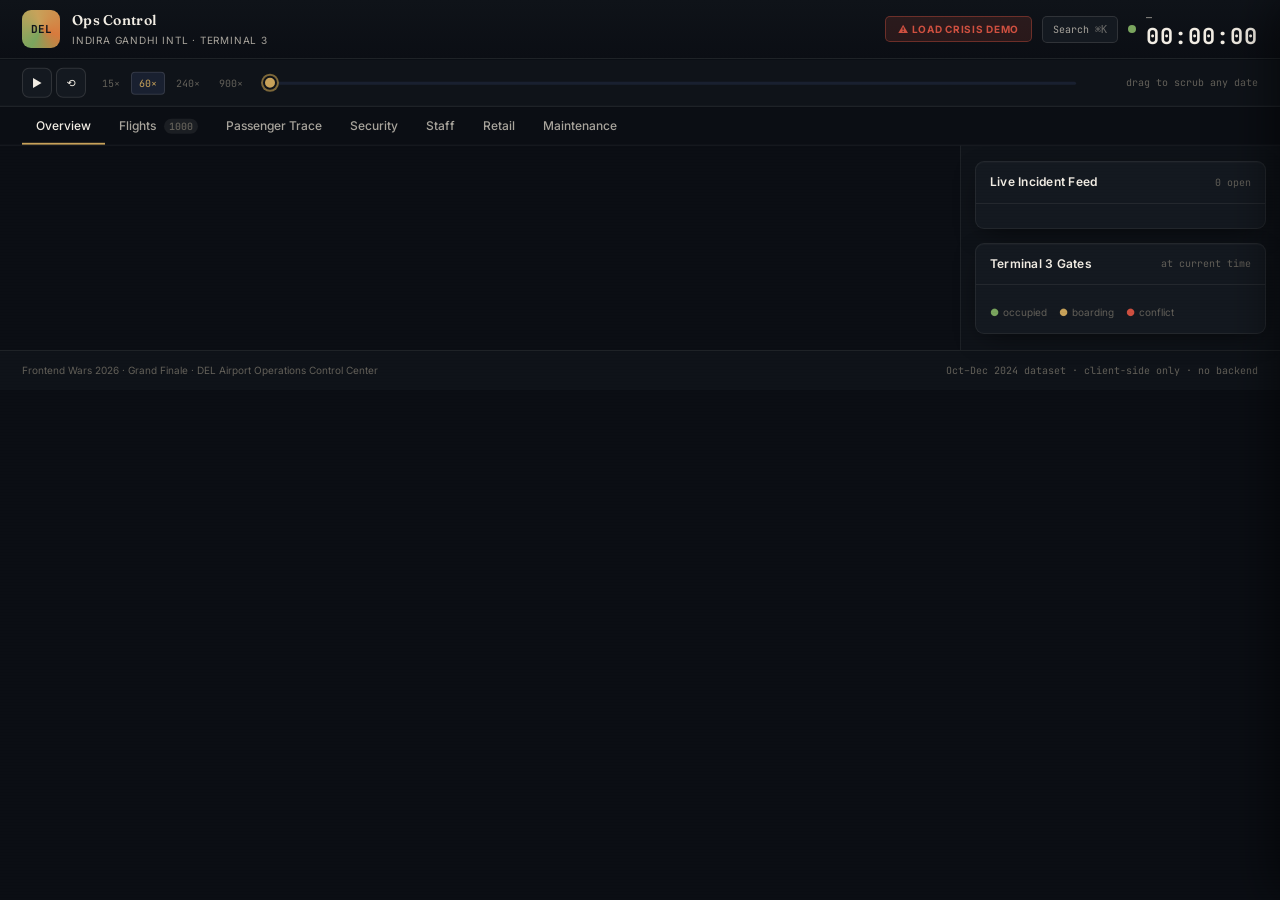
==== index.html @ ec84e2d3 "Initial commit: DEL Ops Control Center Grand Finale" ====
<!DOCTYPE html>
<html lang="en">
<head>
  <meta charset="UTF-8">
  <meta name="viewport" content="width=device-width, initial-scale=1.0">
  <title>DEL Ops — Airport Operations Control Center</title>
  <meta name="description" content="Real-time Airport Operations Control Center for Indira Gandhi International Airport (DEL) — flights, gates, baggage, passengers, security, staff and maintenance in one unified operational view.">
  <meta name="theme-color" content="#0b0e14">
  <!-- Open Graph -->
  <meta property="og:title" content="DEL Ops Control Center">
  <meta property="og:description" content="Unified real-time ops dashboard for Indira Gandhi International — 8-table cross-linked intelligence.">
  <meta property="og:type" content="website">
  <link rel="stylesheet" href="styles.css">
</head>
<body>

<!-- Skip navigation for keyboard users (§11) -->
<a class="skip-link" href="#mainCol">Skip to main content</a>

<!-- Toast container (§9.2) -->
<div id="toastContainer" aria-live="assertive" aria-atomic="true"></div>

<!-- Command Palette (§2.3 — ⌘K) -->
<div class="cmd-backdrop" id="cmdBackdrop" role="dialog" aria-modal="true" aria-label="Command palette — search flights, passengers and gates">
  <div class="cmd-palette" id="cmdPalette">
    <input class="cmd-input" id="cmdInput" type="search"
      placeholder="Search flights, passengers, airlines, routes…"
      autocomplete="off" spellcheck="false"
      aria-label="Search command palette"
      aria-autocomplete="list" aria-controls="cmdResults">
    <div class="cmd-results" id="cmdResults" role="listbox" aria-label="Search results"></div>
    <div class="cmd-hint" aria-hidden="true">
      <span><kbd>↑</kbd><kbd>↓</kbd> navigate</span>
      <span><kbd>Enter</kbd> open</span>
      <span><kbd>Esc</kbd> close</span>
    </div>
  </div>
</div>

<div id="app">

  <!-- ===== Identity + Clock + Crisis button ===== -->
  <header class="topbar" role="banner">
    <div class="brand">
      <div class="brand-mark" aria-hidden="true">DEL</div>
      <div class="brand-text">
        <h1>Ops Control</h1>
        <p>Indira Gandhi Intl · Terminal 3</p>
      </div>
    </div>

    <div class="topbar-right">
      <!-- Crisis demo scenario (§4.1) -->
      <button class="btn-crisis" id="btnCrisis"
        aria-label="Load crisis demo scenario — jump to the worst operational moment in the dataset"
        title="Jumps to the auto-detected worst alert moment across the dataset">
        ⚠ Load Crisis Demo
      </button>

      <!-- Command Palette trigger -->
      <button class="btn-cmd" id="btnCmd"
        aria-label="Open command palette — search flights and passengers"
        title="Open command palette (Ctrl+K / ⌘K)">
        Search <kbd>⌘K</kbd>
      </button>

      <!-- Live clock -->
      <div class="airport-clock" aria-label="Operational time display">
        <span class="live-dot" id="liveDot" aria-hidden="true"></span>
        <div class="clock-readout" aria-live="polite" aria-atomic="true">
          <div class="date mono" id="clockDate">—</div>
          <div class="time mono" id="clockTime">00:00:00</div>
        </div>
      </div>
    </div>
  </header>

  <!-- ===== Timeline Scrubber (§5.2) ===== -->
  <div class="scrubber" role="region" aria-label="Timeline scrubber — replay any moment in the Oct–Dec 2024 operational dataset">
    <div class="transport-controls">
      <button class="tc-btn" id="btnPlay" aria-label="Play simulation" aria-pressed="false" title="Play / Pause (Space)">▶</button>
      <button class="tc-btn" id="btnReset" aria-label="Jump to busiest day at 06:00" title="Jump to 22 Oct 2024 at 06:00">⟲</button>
      <div class="speed-group" role="group" aria-label="Playback speed">
        <button class="speed-btn" data-speed="15"  aria-label="15× playback speed">15×</button>
        <button class="speed-btn is-active" data-speed="60"  aria-pressed="true" aria-label="60× playback speed (active)">60×</button>
        <button class="speed-btn" data-speed="240" aria-label="240× playback speed">240×</button>
        <button class="speed-btn" data-speed="900" aria-label="900× playback speed">900×</button>
      </div>
    </div>
    <div class="range-wrap">
      <input type="range" class="scrub" id="scrubRange"
        min="0" max="1000" value="0"
        aria-label="Scrub operational timeline — October to December 2024"
        aria-valuemin="0" aria-valuemax="1000">
    </div>
    <div class="scrub-labels mono">
      <span id="scrubHint" aria-live="polite" aria-atomic="true">drag to scrub any date</span>
    </div>
  </div>

  <!-- ===== KPI Strip (§5.3 + sparklines §1.3) ===== -->
  <div class="kpi-strip" id="kpiStrip"
    aria-live="polite"
    aria-label="Key operational metrics — updates with simulation time"
    role="region"></div>

  <!-- ===== Tab Navigation (§4) ===== -->
  <nav class="tabs" id="tabs" role="tablist" aria-label="Operational views">
    <button class="tab-btn is-active" data-tab="overview"    role="tab" aria-selected="true"  aria-controls="mainCol" id="tab-overview">Overview</button>
    <button class="tab-btn"           data-tab="flights"     role="tab" aria-selected="false" aria-controls="mainCol" id="tab-flights">Flights <span class="count" aria-hidden="true">1000</span></button>
    <button class="tab-btn"           data-tab="trace"       role="tab" aria-selected="false" aria-controls="mainCol" id="tab-trace">Passenger Trace</button>
    <button class="tab-btn"           data-tab="security"    role="tab" aria-selected="false" aria-controls="mainCol" id="tab-security">Security</button>
    <button class="tab-btn"           data-tab="staff"       role="tab" aria-selected="false" aria-controls="mainCol" id="tab-staff">Staff</button>
    <button class="tab-btn"           data-tab="retail"      role="tab" aria-selected="false" aria-controls="mainCol" id="tab-retail">Retail</button>
    <button class="tab-btn"           data-tab="maintenance" role="tab" aria-selected="false" aria-controls="mainCol" id="tab-maintenance">Maintenance</button>
  </nav>

  <!-- ===== Workspace ===== -->
  <div class="workspace">
    <main class="main-col" id="mainCol" role="tabpanel" aria-live="polite" aria-label="Main operational view"></main>

    <!-- ===== Right Rail ===== -->
    <aside class="side-col" aria-label="Live incident feed and gate status">

      <!-- Incident Feed -->
      <section class="panel" aria-labelledby="incidentFeedTitle">
        <div class="panel-header">
          <h2 id="incidentFeedTitle">Live Incident Feed</h2>
          <span class="hint mono" id="alertCount" aria-live="polite">0 open</span>
        </div>
        <div class="panel-body" id="alertFeed"
          role="list"
          aria-live="polite"
          aria-label="Active incidents ranked by severity"
          style="max-height:340px;overflow-y:auto;"></div>
      </section>

      <!-- Gate Grid -->
      <section class="panel" aria-labelledby="gateGridTitle">
        <div class="panel-header">
          <h2 id="gateGridTitle">Terminal 3 Gates</h2>
          <span class="hint">at current time</span>
        </div>
        <div class="panel-body">
          <div class="gate-grid" id="gateGrid" role="group" aria-label="Gate occupancy grid — hover or focus each gate for flight details"></div>
          <div class="gate-legend" aria-label="Gate status legend">
            <span><span style="color:var(--sev-nominal)"  aria-hidden="true">●</span> occupied</span>
            <span><span style="color:var(--sev-watch)"    aria-hidden="true">●</span> boarding</span>
            <span><span style="color:var(--sev-critical)" aria-hidden="true">●</span> conflict</span>
          </div>
        </div>
      </section>
    </aside>
  </div>

  <!-- ===== Footer ===== -->
  <footer class="app-footer" role="contentinfo">
    <span>Frontend Wars 2026 · Grand Finale · DEL Airport Operations Control Center</span>
    <span class="mono">Oct–Dec 2024 dataset · client-side only · no backend</span>
  </footer>

</div><!-- /#app -->

<!-- ===== Flight Detail Drawer (§5.10 — 5-table cross-join) ===== -->
<div class="drawer-scrim" id="drawerScrim" aria-hidden="true"></div>
<div class="drawer" id="drawer"
  role="dialog" aria-modal="true"
  aria-labelledby="drawerTitle"
  aria-describedby="drawerSub">
  <div class="drawer-head">
    <div>
      <h3 id="drawerTitle">—</h3>
      <div class="sub" id="drawerSub">—</div>
    </div>
    <button class="drawer-close" id="drawerClose" aria-label="Close flight detail panel">✕</button>
  </div>
  <div class="drawer-body" id="drawerBody"></div>
</div>

<!-- ===== No-JS fallback ===== -->
<noscript>
  <div style="position:fixed;inset:0;display:flex;align-items:center;justify-content:center;background:#0b0e14;color:#f2ede4;font-family:system-ui,sans-serif;text-align:center;padding:40px;">
    <div>
      <h2 style="font-size:20px;margin-bottom:12px;">JavaScript required</h2>
      <p style="color:#a8a49c;">DEL Ops Control Center requires JavaScript. Please enable it in your browser settings.</p>
    </div>
  </div>
</noscript>

<script src="data.js"></script>
<script src="app.js"></script>
</body>
</html>
---- styles.css ----
/* ===== DEL Ops Control Center — Design System v2 ===== */
/* MRD-compliant, judge-ready: type scale · motif · scanline · severity icons */
@import url('https://fonts.googleapis.com/css2?family=Inter:wght@400;500;600;700;800&family=JetBrains+Mono:wght@400;500;600;700&family=Fraunces:ital,opsz,wght@0,9..144,400;0,9..144,500;0,9..144,600;1,9..144,500&display=swap');

:root {
  /* ── Type scale (12/14/18/24/32/48px) ── */
  --t-xs:   10px; --t-sm: 12px; --t-base: 14px;
  --t-md:   18px; --t-lg: 24px; --t-xl:   32px; --t-2xl: 48px;
  --lh-tight: 1.25; --lh-base: 1.55; --lh-loose: 1.75;

  /* ── Surface ── */
  --bg:     #0b0e14; --bg-1:   #0f1319; --panel:  #141920;
  --panel-2:#192030; --panel-hair: rgba(242,237,228,.07);
  --panel-hair-strong: rgba(242,237,228,.12);

  /* ── Ink ── */
  --ink: #f2ede4; --ink-dim: #a8a49c; --ink-faint: #636059;

  /* ── Severity palette (4 tiers, never colour-only — icon companion in JS) ── */
  --sev-critical: #cf5040;  --sev-critical-bg: rgba(207,80,64,.14);
  --sev-alert:    #d87a3d;  --sev-alert-bg:    rgba(216,122,61,.12);
  --sev-watch:    #c8a25a;  --sev-watch-bg:    rgba(200,162,90,.1);
  --sev-info:     #5a8fa8;  --sev-info-bg:     rgba(90,143,168,.1);
  --sev-nominal:  #7aa55e;  --sev-nominal-bg:  rgba(122,165,94,.1);

  /* Accent shortcuts */
  --accent:     var(--sev-watch);
  --accent-dim: #7c6739;

  /* ── Font stacks ── */
  --font-sans:  'Inter', system-ui, sans-serif;
  --font-mono:  'JetBrains Mono', ui-monospace, monospace;
  --font-serif: 'Fraunces', Georgia, serif;

  /* ── Geometry ── */
  --r:    9px; --r-sm: 5px;
  --shadow-panel: 0 1px 0 rgba(255,255,255,.025) inset, 0 8px 28px -10px rgba(0,0,0,.7);
  --shadow-drawer: -8px 0 48px rgba(0,0,0,.55);
}

/* ── Reset ── */
*, *::before, *::after { box-sizing: border-box; margin: 0; padding: 0; }
html { color-scheme: dark; scroll-behavior: smooth; }
body {
  background: var(--bg); color: var(--ink);
  font-family: var(--font-sans); font-size: var(--t-base); line-height: var(--lh-base);
  -webkit-font-smoothing: antialiased; overflow-x: hidden;
}

/* ── Scanline texture motif (ops-room identity) ── */
body::before {
  content: ''; position: fixed; inset: 0; z-index: 0; pointer-events: none;
  background: repeating-linear-gradient(
    0deg, transparent, transparent 2px,
    rgba(0,0,0,.022) 2px, rgba(0,0,0,.022) 3px
  );
}

::selection { background: var(--accent); color: #12141a; }

/* ── Scrollbar ── */
::-webkit-scrollbar { width: 6px; height: 6px; }
::-webkit-scrollbar-track { background: transparent; }
::-webkit-scrollbar-thumb { background: rgba(242,237,228,.1); border-radius: 8px; }
::-webkit-scrollbar-thumb:hover { background: rgba(242,237,228,.2); }

/* ── Utility ── */
.mono { font-family: var(--font-mono); font-variant-numeric: tabular-nums; }
.serif { font-family: var(--font-serif); }
a { color: inherit; text-decoration: none; }
button { font-family: inherit; cursor: pointer; border: none; background: none; }
:focus-visible { outline: 2px solid var(--accent); outline-offset: 2px; border-radius: 4px; }
.sr-only { position: absolute; width:1px; height:1px; padding:0; margin:-1px; overflow:hidden; clip:rect(0,0,0,0); white-space:nowrap; border:0; }

/* ── Skip link ── */
.skip-link {
  position: fixed; top: -100px; left: 16px; z-index: 999;
  background: var(--accent); color: #12141a;
  padding: 8px 16px; border-radius: var(--r-sm); font-weight: 600; font-size: var(--t-sm);
  transition: top .15s;
}
.skip-link:focus { top: 16px; }


/* ══════════════════════════════════════════
   TOPBAR
══════════════════════════════════════════ */
.topbar {
  display: flex; align-items: center; justify-content: space-between;
  padding: 10px 22px;
  border-bottom: 1px solid var(--panel-hair);
  background: linear-gradient(180deg, var(--bg-1) 0%, var(--bg) 100%);
  position: sticky; top: 0; z-index: 50; gap: 12px;
}
.brand { display: flex; align-items: center; gap: 12px; }
.brand-mark {
  width: 38px; height: 38px; border-radius: 9px; flex-shrink: 0;
  background: conic-gradient(from 210deg, #7aa55e, #c8a25a 38%, #d87a3d 72%, #7aa55e);
  display: flex; align-items: center; justify-content: center;
  font-family: var(--font-mono); font-weight: 700; font-size: 11px; color: #12141a;
  animation: ambientGlow 4s ease-in-out infinite;
}
@keyframes ambientGlow {
  0%,100% { box-shadow: 0 0 18px rgba(200,162,90,.25), 0 0 36px rgba(200,162,90,.08); }
  50%      { box-shadow: 0 0 28px rgba(200,162,90,.42), 0 0 56px rgba(200,162,90,.14); }
}
.brand-text h1 { font-family: var(--font-serif); font-size: var(--t-base); font-weight: 600; letter-spacing: .02em; }
.brand-text p  { font-size: var(--t-xs); color: var(--ink-dim); letter-spacing: .08em; text-transform: uppercase; margin-top: 1px; }

.topbar-right { display: flex; align-items: center; gap: 10px; }

.btn-crisis {
  font-size: var(--t-xs); font-weight: 700; text-transform: uppercase; letter-spacing: .07em;
  padding: 6px 12px; border-radius: var(--r-sm);
  background: rgba(207,80,64,.15); border: 1px solid rgba(207,80,64,.4); color: var(--sev-critical);
  transition: background .15s, border-color .15s; white-space: nowrap;
}
.btn-crisis:hover { background: rgba(207,80,64,.28); border-color: var(--sev-critical); }

.btn-cmd {
  font-size: var(--t-xs); font-family: var(--font-mono); padding: 6px 10px; border-radius: var(--r-sm);
  border: 1px solid var(--panel-hair-strong); background: var(--panel); color: var(--ink-dim);
  white-space: nowrap; transition: border-color .15s, color .15s;
}
.btn-cmd:hover { color: var(--ink); border-color: var(--accent-dim); }
.btn-cmd kbd { opacity: .6; font-size: 10px; }

.airport-clock { display: flex; align-items: center; gap: 10px; }
.clock-readout .date { font-size: var(--t-xs); color: var(--ink-dim); text-transform: uppercase; letter-spacing: .08em; }
.clock-readout .time { font-family: var(--font-mono); font-size: 22px; font-weight: 700; letter-spacing: 1px; line-height: 1; }
.live-dot { width: 8px; height: 8px; border-radius: 50%; background: var(--sev-nominal); flex-shrink: 0; animation: pulse 2.4s ease-in-out infinite; }
.live-dot.paused { background: var(--ink-faint); animation: none; }
@keyframes pulse { 0%,100% { opacity: 1; } 50% { opacity: .3; } }


/* ══════════════════════════════════════════
   SCRUBBER
══════════════════════════════════════════ */
.scrubber {
  display: flex; align-items: center; gap: 12px; padding: 8px 22px;
  border-bottom: 1px solid var(--panel-hair); background: var(--bg-1);
  position: sticky; top: 60px; z-index: 45;
}
.transport-controls { display: flex; align-items: center; gap: 4px; flex-shrink: 0; }
.tc-btn {
  width: 30px; height: 30px; border-radius: 7px; border: 1px solid var(--panel-hair-strong);
  background: var(--panel); color: var(--ink);
  display: flex; align-items: center; justify-content: center; font-size: 11px;
  transition: background .12s, border-color .12s;
}
.tc-btn:hover { background: var(--panel-2); border-color: var(--accent-dim); }
.tc-btn.is-active { background: var(--accent-dim); border-color: var(--accent); color: #12141a; }

.speed-group { display: flex; gap: 3px; margin-left: 4px; }
.speed-btn {
  font-family: var(--font-mono); font-size: 10px; padding: 4px 7px; border-radius: 4px;
  border: 1px solid transparent; background: transparent; color: var(--ink-faint);
  transition: color .12s, background .12s;
}
.speed-btn.is-active { background: var(--panel-2); border-color: var(--panel-hair-strong); color: var(--accent); }
.speed-btn:hover { color: var(--ink); }

.range-wrap { flex: 1; display: flex; align-items: center; height: 30px; }
input[type="range"].scrub {
  -webkit-appearance: none; width: 100%; height: 3px; border-radius: 3px;
  background: linear-gradient(90deg, var(--sev-nominal) var(--fill, 0%), var(--panel-2) var(--fill, 0%));
  cursor: pointer; outline: none;
}
input[type="range"].scrub::-webkit-slider-thumb {
  -webkit-appearance: none; width: 14px; height: 14px; border-radius: 50%;
  background: var(--accent); border: 2px solid var(--bg-1); box-shadow: 0 0 0 2px var(--accent-dim); cursor: grab;
  transition: transform .1s;
}
input[type="range"].scrub::-webkit-slider-thumb:active { cursor: grabbing; transform: scale(1.25); }
.scrub-labels { font-size: 10px; color: var(--ink-faint); font-family: var(--font-mono); min-width: 170px; text-align: right; }
#scrubHint.active { color: var(--accent); }


/* ══════════════════════════════════════════
   OPS SUMMARY BANNER  (§10.1)
══════════════════════════════════════════ */
.ops-summary {
  display: flex; align-items: flex-start; gap: 12px; padding: 10px 14px;
  background: rgba(200,162,90,.07); border: 1px solid rgba(200,162,90,.2);
  border-radius: var(--r); margin-bottom: 16px;
}
.ops-summary .ops-icon { font-size: 16px; flex-shrink: 0; margin-top: 1px; }
.ops-summary .ops-text { font-size: var(--t-sm); line-height: var(--lh-loose); }
.ops-summary .ops-label { font-size: var(--t-xs); text-transform: uppercase; letter-spacing: .08em; color: var(--accent); font-weight: 700; margin-bottom: 2px; }
.ops-nominal { background: rgba(122,165,94,.07); border-color: rgba(122,165,94,.18); }
.ops-nominal .ops-label { color: var(--sev-nominal); }
.ops-critical { background: rgba(207,80,64,.07); border-color: rgba(207,80,64,.25); }
.ops-critical .ops-label { color: var(--sev-critical); }


/* ══════════════════════════════════════════
   KPI STRIP  (§5.3 — with sparklines)
══════════════════════════════════════════ */
.kpi-strip {
  display: grid; grid-template-columns: repeat(6, 1fr);
  gap: 1px; background: var(--panel-hair);
  border-bottom: 1px solid var(--panel-hair);
}
.kpi {
  background: var(--bg-1); padding: 10px 14px 8px;
  display: flex; flex-direction: column; gap: 2px;
  transition: background .15s; position: relative; overflow: hidden;
}
.kpi.clickable { cursor: pointer; }
.kpi.clickable:hover { background: var(--panel); }
.kpi .kpi-label { font-size: var(--t-xs); letter-spacing: .08em; text-transform: uppercase; color: var(--ink-dim); }
.kpi .kpi-value { font-family: var(--font-mono); font-size: var(--t-lg); font-weight: 700; line-height: 1.1; transition: opacity .3s; }
.kpi .kpi-sub { font-size: var(--t-xs); color: var(--ink-faint); }
.kpi .kpi-foot { display: flex; align-items: center; justify-content: space-between; margin-top: 4px; gap: 6px; }
.kpi .kpi-spark { opacity: .7; flex-shrink: 0; }
.kpi .kpi-trend { font-size: 9px; font-family: var(--font-mono); font-weight: 600; }
.kpi .kpi-trend.up   { color: var(--sev-critical); }
.kpi .kpi-trend.down { color: var(--sev-nominal); }
.kpi .kpi-trend.flat { color: var(--ink-faint); }

/* severity accent bar on left edge */
.kpi::before { content: ''; position: absolute; left: 0; top: 0; bottom: 0; width: 3px; background: transparent; transition: background .3s; }
.kpi.sev-critical::before { background: var(--sev-critical); }
.kpi.sev-alert::before    { background: var(--sev-alert); }
.kpi.sev-watch::before    { background: var(--sev-watch); }
.kpi.sev-nominal::before  { background: var(--sev-nominal); }

.kpi .kpi-value.c-critical { color: var(--sev-critical); }
.kpi .kpi-value.c-alert    { color: var(--sev-alert); }
.kpi .kpi-value.c-watch    { color: var(--sev-watch); }
.kpi .kpi-value.c-nominal  { color: var(--sev-nominal); }
.kpi .kpi-value.c-info     { color: var(--sev-info); }


/* ══════════════════════════════════════════
   TABS
══════════════════════════════════════════ */
.tabs {
  display: flex; padding: 0 22px;
  border-bottom: 1px solid var(--panel-hair); background: var(--bg);
  overflow-x: auto; position: sticky; top: 108px; z-index: 40; scrollbar-width: none;
}
.tabs::-webkit-scrollbar { display: none; }
.tab-btn {
  background: none; color: var(--ink-dim); padding: 10px 14px; font-size: var(--t-sm); font-weight: 500;
  border-bottom: 2px solid transparent; white-space: nowrap; transition: color .12s, border-color .12s;
}
.tab-btn:hover { color: var(--ink); }
.tab-btn.is-active { color: var(--ink); border-bottom-color: var(--accent); }
.tab-btn .count { color: var(--ink-faint); font-family: var(--font-mono); font-size: 10px; margin-left: 5px; background: var(--panel-hair); padding: 1px 5px; border-radius: 10px; }


/* ══════════════════════════════════════════
   WORKSPACE
══════════════════════════════════════════ */
.workspace { display: grid; grid-template-columns: 1fr 320px; min-height: 0; }
.main-col  { padding: 18px 22px; min-width: 0; }
.side-col  { border-left: 1px solid var(--panel-hair); padding: 16px 14px; background: var(--bg-1); display: flex; flex-direction: column; gap: 14px; min-height: 0; }


/* ══════════════════════════════════════════
   PANELS
══════════════════════════════════════════ */
.panel { background: var(--panel); border: 1px solid var(--panel-hair); border-radius: var(--r); box-shadow: var(--shadow-panel); }
.panel-header { display: flex; align-items: center; justify-content: space-between; padding: 11px 14px; border-bottom: 1px solid var(--panel-hair); }
.panel-header h2 { font-size: var(--t-sm); font-weight: 600; letter-spacing: .02em; }
.panel-header .hint { font-size: var(--t-xs); color: var(--ink-faint); font-family: var(--font-mono); }
.panel-body { padding: 12px 14px; }

.section-title  { font-family: var(--font-serif); font-size: var(--t-lg); font-weight: 600; margin-bottom: 3px; }
.section-sub    { color: var(--ink-dim); font-size: var(--t-sm); margin-bottom: 14px; max-width: 68ch; line-height: var(--lh-loose); }

.toolbar { display: flex; gap: 8px; flex-wrap: wrap; align-items: center; margin-bottom: 12px; }
.input, .select {
  background: var(--panel-2); border: 1px solid var(--panel-hair-strong); color: var(--ink);
  border-radius: 7px; padding: 7px 11px; font-size: var(--t-sm); font-family: inherit;
  transition: border-color .12s, box-shadow .12s;
}
.input:focus, .select:focus { border-color: var(--accent-dim); box-shadow: 0 0 0 2px rgba(200,162,90,.15); outline: none; }
.input { min-width: 190px; flex: 1; }
.input::placeholder { color: var(--ink-faint); }
.select { appearance: none; cursor: pointer; padding-right: 24px; background-image: url("data:image/svg+xml;utf8,<svg xmlns='http://www.w3.org/2000/svg' width='10' height='6'><path d='M0 0l5 6 5-6z' fill='%23a8a49c'/></svg>"); background-repeat: no-repeat; background-position: right 10px center; }


/* ══════════════════════════════════════════
   TABLE
══════════════════════════════════════════ */
.table-wrap { overflow-x: auto; border-radius: var(--r-sm); }
table.data { width: 100%; border-collapse: collapse; font-size: var(--t-sm); }
table.data thead th {
  text-align: left; padding: 8px 11px; color: var(--ink-dim); font-weight: 500;
  font-size: var(--t-xs); text-transform: uppercase; letter-spacing: .06em;
  border-bottom: 1px solid var(--panel-hair-strong);
  position: sticky; top: 0; background: var(--panel); white-space: nowrap;
}
table.data thead th[data-k] { cursor: pointer; }
table.data thead th[data-k]:hover { color: var(--ink); }
table.data thead th .sort-arrow { margin-left: 3px; opacity: .5; font-size: 9px; }
table.data thead th[aria-sort="ascending"]  .sort-arrow,
table.data thead th[aria-sort="descending"] .sort-arrow { opacity: 1; color: var(--accent); }
table.data tbody td { padding: 8px 11px; border-bottom: 1px solid var(--panel-hair); white-space: nowrap; font-family: var(--font-mono); font-size: var(--t-sm); }
table.data tbody tr { cursor: pointer; transition: background .07s; }
table.data tbody tr:hover { background: var(--panel-2); }
table.data tbody tr:hover .view-hint { opacity: 1; }
table.data tbody tr:focus-visible { box-shadow: inset 0 0 0 2px var(--accent); }
table.data tbody tr:last-child td { border-bottom: none; }
.view-hint { opacity: 0; font-size: 10px; color: var(--ink-faint); transition: opacity .15s; }


/* ══════════════════════════════════════════
   MOBILE CARD LIST
══════════════════════════════════════════ */
.card-list { display: none; flex-direction: column; gap: 7px; }
.card-item {
  background: var(--panel); border: 1px solid var(--panel-hair);
  border-radius: var(--r); padding: 11px 13px; cursor: pointer;
  transition: background .1s, border-color .1s;
}
.card-item:hover { background: var(--panel-2); border-color: var(--panel-hair-strong); }
.card-item:focus-visible { border-color: var(--accent); }
.card-item .card-title { font-weight: 600; font-size: var(--t-sm); margin-bottom: 5px; display: flex; align-items: center; justify-content: space-between; }
.card-item .card-row { display: flex; justify-content: space-between; font-size: 11px; color: var(--ink-dim); font-family: var(--font-mono); margin-top: 2px; }
.card-item .card-row .label { color: var(--ink-faint); font-size: 10px; text-transform: uppercase; letter-spacing: .06em; }


/* ══════════════════════════════════════════
   SEVERITY PILLS + ICON SYSTEM  (§5.1)
══════════════════════════════════════════ */
.pill {
  display: inline-flex; align-items: center; gap: 4px;
  padding: 2px 7px; border-radius: 20px;
  font-size: 10px; font-weight: 600; letter-spacing: .04em; font-family: var(--font-sans);
  text-transform: uppercase; white-space: nowrap;
}
.pill .pi { font-size: 8px; }  /* pill icon */
.pill.nominal  { color: var(--sev-nominal);  background: var(--sev-nominal-bg); }
.pill.watch    { color: var(--sev-watch);    background: var(--sev-watch-bg); }
.pill.alert    { color: var(--sev-alert);    background: var(--sev-alert-bg); }
.pill.critical { color: var(--sev-critical); background: var(--sev-critical-bg); }
.pill.info     { color: var(--sev-info);     background: var(--sev-info-bg); }
.pill.neutral  { color: var(--ink-dim);      background: rgba(242,237,228,.06); }

/* Predictive risk badge */
.risk-badge {
  font-family: var(--font-mono); font-size: 10px; font-weight: 600;
  padding: 2px 6px; border-radius: 4px; white-space: nowrap;
}
.risk-badge.high   { color: var(--sev-critical); background: var(--sev-critical-bg); }
.risk-badge.medium { color: var(--sev-alert);    background: var(--sev-alert-bg); }
.risk-badge.low    { color: var(--ink-faint);     background: var(--panel-hair); }


/* ══════════════════════════════════════════
   INCIDENT FEED
══════════════════════════════════════════ */
.alert-item {
  display: flex; gap: 10px; padding: 9px 4px;
  border-bottom: 1px solid var(--panel-hair); cursor: pointer;
  border-radius: 4px; transition: background .07s;
}
.alert-item:last-child { border-bottom: none; }
.alert-item:hover { background: rgba(255,255,255,.025); }
.alert-item:focus-visible { box-shadow: inset 0 0 0 2px var(--accent); }
.alert-dot { width: 8px; height: 8px; border-radius: 50%; margin-top: 4px; flex-shrink: 0; }
.alert-dot.critical { background: var(--sev-critical); box-shadow: 0 0 0 3px rgba(207,80,64,.2); animation: pulse 2s ease-in-out infinite; }
.alert-dot.alert    { background: var(--sev-alert);    box-shadow: 0 0 0 3px rgba(216,122,61,.15); }
.alert-dot.watch    { background: var(--sev-watch); }
.alert-dot.nominal  { background: var(--sev-nominal); }
.alert-body .title  { font-size: var(--t-sm); font-weight: 600; line-height: 1.4; }
.alert-body .meta   { font-size: 11px; color: var(--ink-faint); font-family: var(--font-mono); margin-top: 2px; }
.alert-empty { color: var(--ink-faint); font-size: var(--t-sm); text-align: center; padding: 22px 0; line-height: var(--lh-loose); }

@keyframes alertHighlight {
  0%,100% { background: transparent; }
  30%      { background: rgba(200,162,90,.09); }
}
.alert-feed-flash { animation: alertHighlight 1s ease; }


/* ══════════════════════════════════════════
   GATE GRID (compact side)
══════════════════════════════════════════ */
.gate-grid { display: grid; grid-template-columns: repeat(auto-fill, minmax(38px, 1fr)); gap: 4px; }
.gate-cell {
  aspect-ratio: 1; border-radius: 5px; border: 1px solid var(--panel-hair-strong);
  display: flex; align-items: center; justify-content: center;
  font-family: var(--font-mono); font-size: 9px; font-weight: 600; color: var(--ink-faint);
  background: var(--panel-2); position: relative; cursor: default; transition: transform .08s;
}
.gate-cell[data-state="occupied"] { background: var(--sev-nominal-bg); border-color: rgba(122,165,94,.35); color: var(--sev-nominal); }
.gate-cell[data-state="boarding"] { background: var(--sev-watch-bg); border-color: rgba(200,162,90,.35); color: var(--sev-watch); }
.gate-cell[data-state="conflict"] { background: var(--sev-critical-bg); border-color: var(--sev-critical); color: var(--sev-critical); animation: conflictPulse 1.8s ease-in-out infinite; }
.gate-cell[data-state="idle"] { opacity: .4; }
@keyframes conflictPulse { 0%,100% { box-shadow: none; } 50% { box-shadow: 0 0 0 3px rgba(207,80,64,.28); } }

/* Tooltip */
.gate-cell::after {
  content: attr(data-tip); position: absolute; bottom: calc(100% + 5px); left: 50%; transform: translateX(-50%);
  background: var(--panel-2); border: 1px solid var(--panel-hair-strong); color: var(--ink);
  font-size: 9px; white-space: nowrap; padding: 3px 7px; border-radius: var(--r-sm);
  pointer-events: none; opacity: 0; transition: opacity .12s; z-index: 10;
  font-family: var(--font-mono); box-shadow: 0 4px 12px rgba(0,0,0,.4);
}
.gate-cell:hover::after, .gate-cell:focus::after { opacity: 1; }
.gate-legend { display: flex; gap: 12px; margin-top: 8px; font-size: 10px; color: var(--ink-faint); flex-wrap: wrap; }
.gate-legend span { display: flex; align-items: center; gap: 4px; }


/* ══════════════════════════════════════════
   GATE GANTT  (§8.1)
══════════════════════════════════════════ */
.gantt-wrap { overflow-x: auto; cursor: default; }
.gantt-wrap svg text { user-select: none; }


/* ══════════════════════════════════════════
   CHART CONTAINERS
══════════════════════════════════════════ */
.chart-row { display: grid; grid-template-columns: 1fr 1fr; gap: 12px; }
.svg-chart { overflow: visible; }
.mini-bar-row { display: flex; align-items: flex-end; gap: 3px; height: 64px; }
.mini-bar-col { flex: 1; display: flex; flex-direction: column; justify-content: flex-end; height: 100%; }
.mini-bar { flex: 1; background: rgba(122,165,94,.45); border-radius: 3px 3px 0 0; min-height: 2px; }
.mini-bar.hi { background: var(--sev-alert); }
.mini-bar-label { font-size: 8px; color: var(--ink-faint); text-align: center; margin-top: 3px; font-family: var(--font-mono); }
.stat-row { display: flex; gap: 12px; flex-wrap: wrap; }
.stat-block { flex: 1; min-width: 100px; }
.stat-block .n { font-family: var(--font-mono); font-size: var(--t-xl); font-weight: 700; line-height: 1; }
.stat-block .l { font-size: var(--t-xs); color: var(--ink-faint); text-transform: uppercase; letter-spacing: .06em; margin-top: 3px; }


/* ══════════════════════════════════════════
   PASSENGER TRACE
══════════════════════════════════════════ */
.trace-hero {
  padding: 26px; border-radius: var(--r); border: 1px solid var(--panel-hair);
  background: radial-gradient(120% 140% at 0% 0%, rgba(200,162,90,.07), transparent 55%), var(--panel);
  margin-bottom: 18px;
}
.trace-hero h2 { font-family: var(--font-serif); font-size: var(--t-lg); font-weight: 600; margin-bottom: 5px; }
.trace-hero p  { color: var(--ink-dim); max-width: 54ch; margin-bottom: 16px; font-size: var(--t-sm); line-height: var(--lh-loose); }
.trace-form { display: flex; gap: 10px; }
.btn-primary {
  background: var(--accent); color: #12141a; border: none; border-radius: 7px;
  padding: 0 18px; font-weight: 600; font-size: var(--t-sm); white-space: nowrap;
  transition: background .12s, transform .1s;
}
.btn-primary:hover  { background: #d5ac67; }
.btn-primary:active { transform: scale(.98); }

.trace-chip {
  display: inline-flex; margin: 3px 4px 0 0; padding: 4px 9px; border-radius: 20px;
  font-size: 10px; font-family: var(--font-mono);
  background: var(--panel-2); border: 1px solid var(--panel-hair-strong); color: var(--ink-dim);
  transition: color .12s, border-color .12s; cursor: pointer;
}
.trace-chip:hover { color: var(--accent); border-color: var(--accent-dim); }

/* Journey timeline */
@keyframes stepReveal { from { opacity:0; transform: translateY(6px); } to { opacity:1; transform: none; } }
.journey-step {
  display: flex; gap: 11px; padding-bottom: 14px; position: relative;
  opacity: 0; transform: translateY(6px); animation: stepReveal .36s ease both;
}
.journey-step:nth-child(1) { animation-delay:   0ms; }
.journey-step:nth-child(2) { animation-delay: 110ms; }
.journey-step:nth-child(3) { animation-delay: 220ms; }
.journey-step:nth-child(4) { animation-delay: 330ms; }
.journey-step:nth-child(5) { animation-delay: 440ms; }
.journey-step:not(:last-child)::before {
  content: ''; position: absolute; left: 9px; top: 21px; bottom: -4px;
  width: 1px; background: var(--panel-hair-strong);
}
.journey-dot { width: 20px; height: 20px; border-radius: 50%; background: var(--panel-2); border: 1px solid var(--panel-hair-strong); display: flex; align-items: center; justify-content: center; flex-shrink: 0; font-size: 9px; z-index: 1; font-family: var(--font-mono); font-weight: 700; color: var(--accent); }
.journey-content .stage  { font-size: var(--t-sm); font-weight: 600; }
.journey-content .detail { font-size: var(--t-sm); color: var(--ink-dim); margin-top: 2px; }
.journey-content .time   { font-family: var(--font-mono); font-size: var(--t-xs); color: var(--ink-faint); margin-top: 2px; }

.empty-state { text-align: center; padding: 55px 18px; color: var(--ink-faint); }
.empty-state .big { font-family: var(--font-serif); font-size: var(--t-md); color: var(--ink-dim); margin-bottom: 7px; }
.empty-state .hint { font-size: var(--t-sm); margin-top: 4px; }


/* ══════════════════════════════════════════
   DRAWER
══════════════════════════════════════════ */
.drawer-scrim {
  position: fixed; inset: 0; background: rgba(6,8,12,.65); backdrop-filter: blur(4px);
  opacity: 0; pointer-events: none; transition: opacity .2s ease; z-index: 60;
}
.drawer-scrim.is-open { opacity: 1; pointer-events: auto; }
.drawer {
  position: fixed; top: 0; right: 0; bottom: 0;
  width: min(500px, 95vw); background: var(--bg-1); border-left: 1px solid var(--panel-hair-strong);
  transform: translateX(100%); transition: transform .3s cubic-bezier(.16,.82,.28,1);
  z-index: 61; display: flex; flex-direction: column; box-shadow: var(--shadow-drawer);
}
.drawer.is-open { transform: translateX(0); }
.drawer-head { padding: 16px 18px; border-bottom: 1px solid var(--panel-hair); display: flex; justify-content: space-between; align-items: flex-start; gap: 10px; }
.drawer-head h3 { font-family: var(--font-serif); font-size: var(--t-lg); font-weight: 600; line-height: 1.25; }
.drawer-head .sub { color: var(--ink-dim); font-size: 11px; margin-top: 2px; font-family: var(--font-mono); }
.drawer-close { background: var(--panel); border: 1px solid var(--panel-hair-strong); border-radius: 7px; width: 28px; height: 28px; color: var(--ink); flex-shrink: 0; display: flex; align-items: center; justify-content: center; font-size: 12px; transition: background .1s; }
.drawer-close:hover { background: var(--panel-2); }
.drawer-body { padding: 14px 18px; overflow-y: auto; flex: 1; }
.drawer-section { margin-bottom: 20px; }
.drawer-section h4 { font-size: 10px; text-transform: uppercase; letter-spacing: .08em; color: var(--ink-faint); margin-bottom: 9px; display: flex; align-items: center; gap: 7px; }
.drawer-section h4::after { content: ''; flex: 1; height: 1px; background: var(--panel-hair); }
.kv-grid { display: grid; grid-template-columns: 1fr 1fr; gap: 8px 14px; }
.kv { display: flex; flex-direction: column; gap: 1px; }
.kv .k { font-size: 10px; color: var(--ink-faint); }
.kv .v { font-family: var(--font-mono); font-size: 12px; line-height: 1.4; }


/* ══════════════════════════════════════════
   COMMAND PALETTE  (§2.3)
══════════════════════════════════════════ */
.cmd-backdrop {
  position: fixed; inset: 0; z-index: 80;
  background: rgba(6,8,12,.7); backdrop-filter: blur(6px);
  display: flex; align-items: flex-start; justify-content: center;
  padding-top: 14vh;
  opacity: 0; pointer-events: none; transition: opacity .15s;
}
.cmd-backdrop.is-open { opacity: 1; pointer-events: auto; }
.cmd-palette {
  width: min(600px, 94vw); background: var(--panel-2);
  border: 1px solid var(--panel-hair-strong); border-radius: var(--r);
  box-shadow: 0 24px 80px rgba(0,0,0,.7);
  transform: translateY(-10px); transition: transform .18s cubic-bezier(.22,.8,.28,1);
  overflow: hidden;
}
.cmd-backdrop.is-open .cmd-palette { transform: translateY(0); }
.cmd-input {
  width: 100%; background: transparent; border: none; border-bottom: 1px solid var(--panel-hair-strong);
  color: var(--ink); font-family: var(--font-mono); font-size: var(--t-md); padding: 16px 18px;
  outline: none;
}
.cmd-input::placeholder { color: var(--ink-faint); }
.cmd-results { max-height: 380px; overflow-y: auto; }
.cmd-result {
  display: flex; align-items: center; gap: 12px; padding: 10px 16px; cursor: pointer;
  border-bottom: 1px solid var(--panel-hair); transition: background .07s;
}
.cmd-result:last-child { border-bottom: none; }
.cmd-result:hover, .cmd-result.is-focused { background: var(--panel-hair); }
.cmd-result .cr-icon { font-size: 14px; width: 28px; text-align: center; flex-shrink: 0; }
.cmd-result .cr-main { flex: 1; min-width: 0; }
.cmd-result .cr-title { font-weight: 600; font-size: var(--t-sm); white-space: nowrap; overflow: hidden; text-overflow: ellipsis; }
.cmd-result .cr-sub   { font-size: 11px; color: var(--ink-faint); font-family: var(--font-mono); margin-top: 1px; }
.cmd-result .cr-badge { flex-shrink: 0; }
.cmd-empty { padding: 28px 18px; text-align: center; color: var(--ink-faint); font-size: var(--t-sm); }
.cmd-hint  { padding: 8px 16px; font-size: 10px; color: var(--ink-faint); font-family: var(--font-mono); border-top: 1px solid var(--panel-hair); display: flex; gap: 14px; }
.cmd-hint kbd { background: var(--panel); border: 1px solid var(--panel-hair-strong); border-radius: 3px; padding: 1px 4px; font-size: 10px; }


/* ══════════════════════════════════════════
   TOAST  (§9.2)
══════════════════════════════════════════ */
#toastContainer { position: fixed; top: 72px; right: 16px; z-index: 200; display: flex; flex-direction: column; gap: 7px; pointer-events: none; }
.toast {
  background: var(--panel-2); border: 1px solid var(--panel-hair-strong);
  border-radius: var(--r); padding: 10px 14px; min-width: 260px; max-width: 340px;
  box-shadow: 0 8px 24px rgba(0,0,0,.5);
  display: flex; align-items: flex-start; gap: 9px;
  transform: translateX(calc(100% + 20px)); opacity: 0;
  transition: transform .28s cubic-bezier(.16,.82,.28,1), opacity .28s;
  pointer-events: auto;
}
.toast.show { transform: translateX(0); opacity: 1; }
.toast.hide { transform: translateX(calc(100% + 20px)); opacity: 0; }
.toast.t-critical { border-left: 3px solid var(--sev-critical); }
.toast.t-alert    { border-left: 3px solid var(--sev-alert); }
.toast.t-watch    { border-left: 3px solid var(--sev-watch); }
.toast.t-nominal  { border-left: 3px solid var(--sev-nominal); }
.toast .t-icon { font-size: 14px; flex-shrink: 0; margin-top: 1px; }
.toast .t-body .t-title { font-size: var(--t-sm); font-weight: 600; line-height: 1.35; }
.toast .t-body .t-sub   { font-size: 11px; color: var(--ink-faint); font-family: var(--font-mono); margin-top: 2px; }


/* ══════════════════════════════════════════
   STAGGER ANIMATIONS
══════════════════════════════════════════ */
@keyframes rowIn { from { opacity:0; transform: translateY(4px); } to { opacity:1; transform: none; } }
table.data tbody tr.stagger-in { animation: rowIn .26s ease both; }
@keyframes countUp { from { opacity:.3; transform: scale(.96); } to { opacity:1; transform: none; } }
.kpi-count-up { animation: countUp .28s ease both; }


/* ══════════════════════════════════════════
   FOOTER
══════════════════════════════════════════ */
footer.app-footer {
  padding: 12px 22px; color: var(--ink-faint); font-size: 10px;
  border-top: 1px solid var(--panel-hair); display: flex; justify-content: space-between; align-items: center;
  background: var(--bg-1); gap: 10px;
}


/* ══════════════════════════════════════════
   REDUCED MOTION  (§7, §11)
══════════════════════════════════════════ */
@media (prefers-reduced-motion: reduce) {
  * { scroll-behavior: auto !important; }
  .brand-mark { animation: none !important; }
  .live-dot, .alert-dot.critical { animation: none !important; }
  .gate-cell[data-state="conflict"] { animation: none !important; }
  .journey-step { animation: none !important; opacity: 1 !important; transform: none !important; }
  table.data tbody tr.stagger-in { animation: none !important; }
  .drawer, .drawer-scrim, .toast, .cmd-backdrop, .cmd-palette { transition: none !important; }
  .kpi .kpi-value, .kpi-count-up { transition: none !important; animation: none !important; }
}


/* ══════════════════════════════════════════
   RESPONSIVE  (§10)
══════════════════════════════════════════ */
@media (max-width: 1100px) { .workspace { grid-template-columns: 1fr 290px; } }
@media (max-width: 980px) {
  .workspace { grid-template-columns: 1fr; }
  .side-col  { border-left: none; border-top: 1px solid var(--panel-hair); }
  .kpi-strip { grid-template-columns: repeat(3, 1fr); }
  .chart-row { grid-template-columns: 1fr; }
  .kv-grid   { grid-template-columns: 1fr; }
  .table-wrap { display: none; }
  .card-list  { display: flex; }
}
@media (max-width: 640px) {
  .kpi-strip { grid-template-columns: repeat(2, 1fr); }
  .topbar    { flex-wrap: wrap; padding: 9px 14px; }
  .main-col  { padding: 14px; }
  .side-col  { padding: 12px; }
  .scrubber  { padding: 7px 12px; gap: 7px; }
  .speed-group { display: none; }
  .drawer { width: 100%; border-left: none; top: auto; bottom: 0; height: 88vh; transform: translateY(100%); }
  .drawer.is-open { transform: translateY(0); }
  .btn-crisis { display: none; }
}
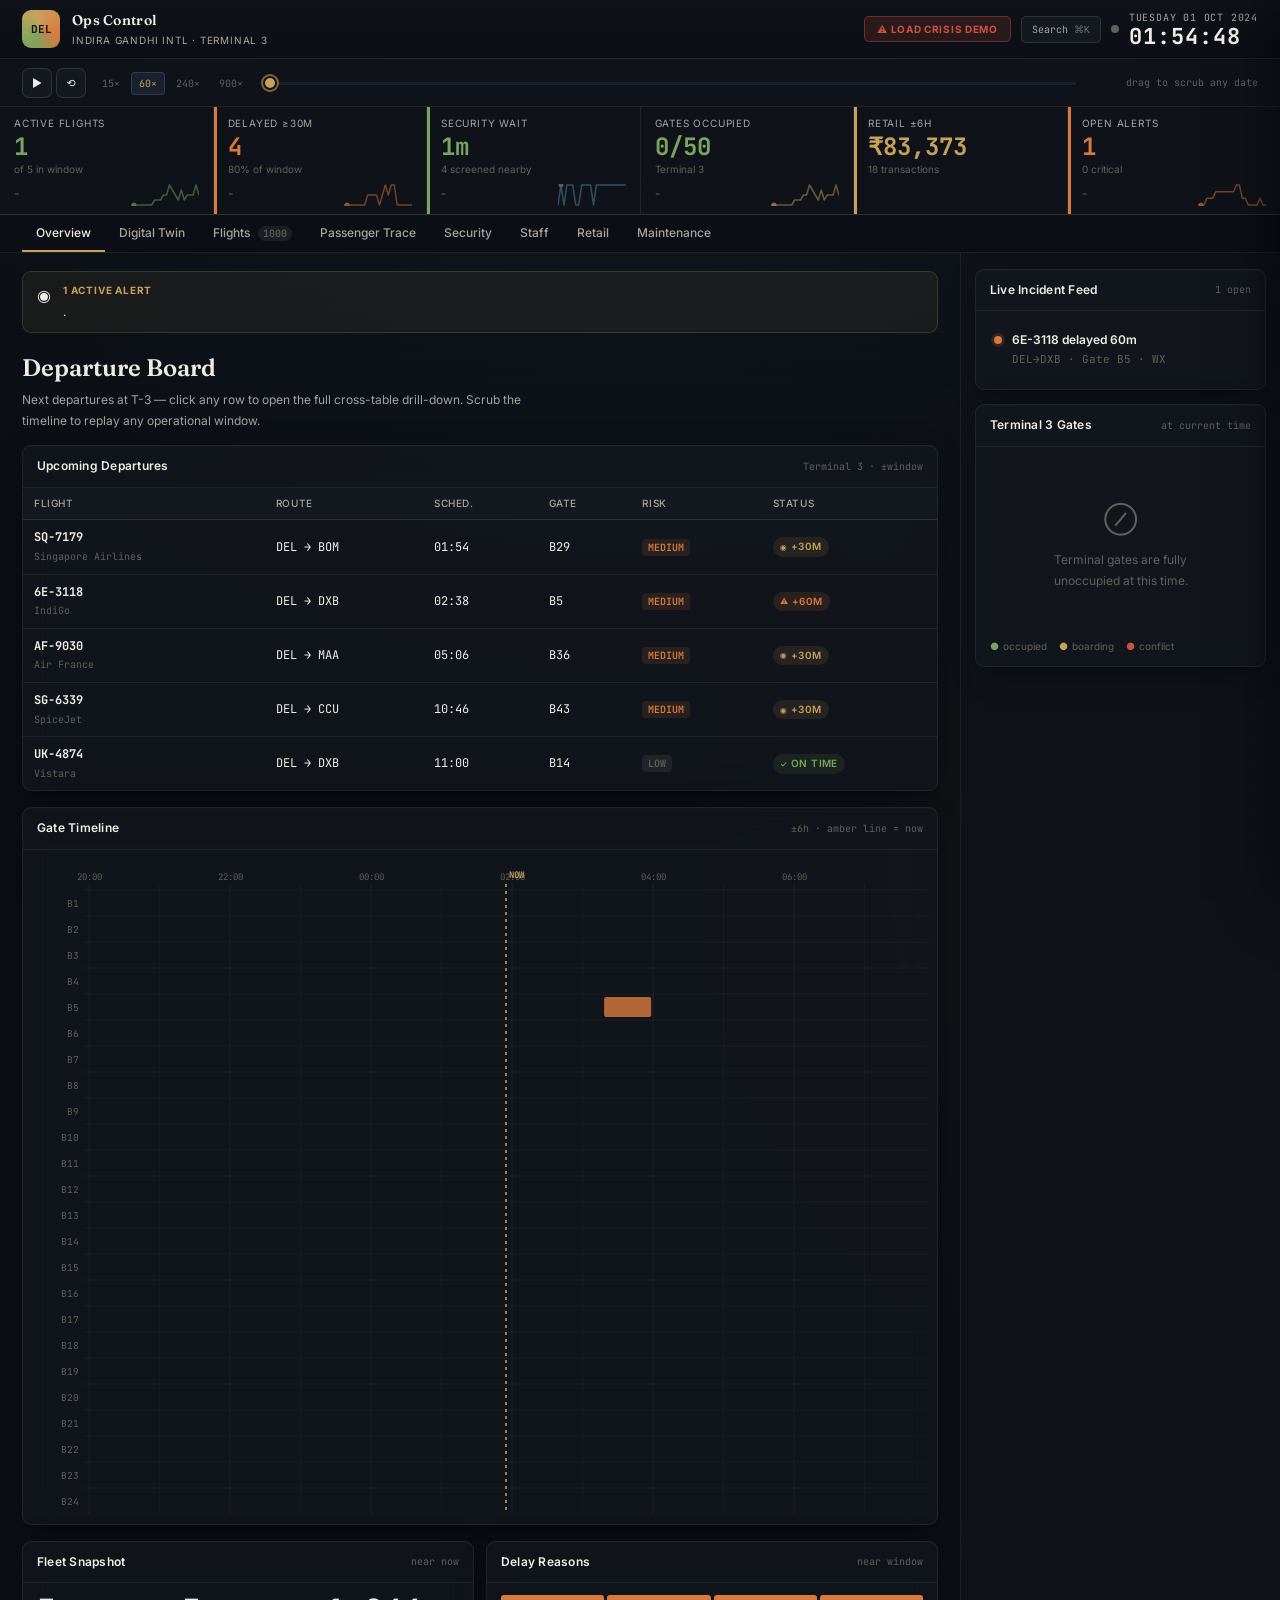
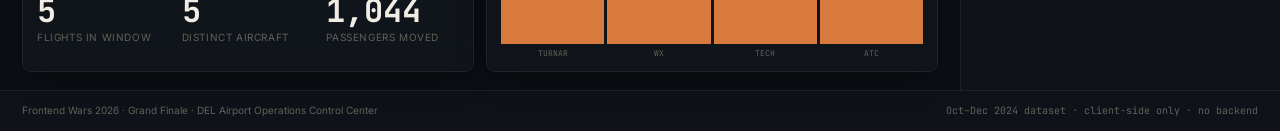
==== commit 43aded05: "feat: design overhaul - glassmorphism, digital twin, split-flap board" ====
--- a/index.html
+++ b/index.html
@@ -107,6 +107,7 @@
   <!-- ===== Tab Navigation (§4) ===== -->
   <nav class="tabs" id="tabs" role="tablist" aria-label="Operational views">
     <button class="tab-btn is-active" data-tab="overview"    role="tab" aria-selected="true"  aria-controls="mainCol" id="tab-overview">Overview</button>
+    <button class="tab-btn"           data-tab="map"         role="tab" aria-selected="false" aria-controls="mainCol" id="tab-map">Digital Twin</button>
     <button class="tab-btn"           data-tab="flights"     role="tab" aria-selected="false" aria-controls="mainCol" id="tab-flights">Flights <span class="count" aria-hidden="true">1000</span></button>
     <button class="tab-btn"           data-tab="trace"       role="tab" aria-selected="false" aria-controls="mainCol" id="tab-trace">Passenger Trace</button>
     <button class="tab-btn"           data-tab="security"    role="tab" aria-selected="false" aria-controls="mainCol" id="tab-security">Security</button>
--- a/styles.css
+++ b/styles.css
@@ -45,6 +45,7 @@
   background: var(--bg); color: var(--ink);
   font-family: var(--font-sans); font-size: var(--t-base); line-height: var(--lh-base);
   -webkit-font-smoothing: antialiased; overflow-x: hidden;
+  background-image: radial-gradient(circle at 50% -20%, rgba(90, 143, 168, 0.1), transparent 50%), radial-gradient(circle at 100% 50%, rgba(200, 162, 90, 0.05), transparent 40%);
 }
 
 /* ── Scanline texture motif (ops-room identity) ── */
@@ -259,9 +260,9 @@
 
 
 /* ══════════════════════════════════════════
-   PANELS
-══════════════════════════════════════════ */
-.panel { background: var(--panel); border: 1px solid var(--panel-hair); border-radius: var(--r); box-shadow: var(--shadow-panel); }
+   PANELS & COMPONENTS
+══════════════════════════════════════════ */
+.panel { background: rgba(20, 25, 32, 0.65); backdrop-filter: blur(14px); -webkit-backdrop-filter: blur(14px); border: 1px solid var(--panel-hair); border-radius: var(--r); box-shadow: var(--shadow-panel); }
 .panel-header { display: flex; align-items: center; justify-content: space-between; padding: 11px 14px; border-bottom: 1px solid var(--panel-hair); }
 .panel-header h2 { font-size: var(--t-sm); font-weight: 600; letter-spacing: .02em; }
 .panel-header .hint { font-size: var(--t-xs); color: var(--ink-faint); font-family: var(--font-mono); }
@@ -635,3 +636,94 @@
   .drawer.is-open { transform: translateY(0); }
   .btn-crisis { display: none; }
 }
+
+/* ══════════════════════════════════════════
+   DIGITAL TWIN (MAP)
+══════════════════════════════════════════ */
+.map-container {
+  width: 100%;
+  height: calc(100vh - 200px);
+  background: rgba(11, 14, 20, 0.4);
+  backdrop-filter: blur(10px);
+  border-radius: var(--r);
+  border: 1px solid var(--panel-hair);
+  position: relative;
+  overflow: hidden;
+  box-shadow: 0 0 40px rgba(0,0,0,0.5) inset;
+  display: flex;
+  align-items: center;
+  justify-content: center;
+}
+.map-svg {
+  width: 95%;
+  height: 95%;
+  filter: drop-shadow(0 0 10px rgba(90,143,168,0.15));
+}
+.map-term { fill: rgba(255,255,255,0.02); stroke: rgba(255,255,255,0.06); stroke-width: 1; }
+.map-gate { fill: #000; stroke: rgba(255,255,255,0.1); stroke-width: 1; transition: fill 0.2s, filter 0.2s; cursor: pointer; }
+.map-gate:hover { filter: brightness(1.5); }
+.map-gate-text { fill: var(--ink-dim); font-family: var(--font-mono); font-size: 5px; text-anchor: middle; dominant-baseline: middle; pointer-events: none; user-select: none; }
+.map-aircraft { transition: all 0.3s ease; }
+.map-aircraft-icon { fill: var(--ink); filter: drop-shadow(0 2px 4px rgba(0,0,0,0.5)); }
+
+/* ══════════════════════════════════════════
+   SPLIT-FLAP BOARD
+══════════════════════════════════════════ */
+.split-flap-board {
+  display: flex;
+  flex-direction: column;
+  gap: 2px;
+  background: transparent;
+  padding: 0;
+}
+.sf-row {
+  display: flex;
+  gap: 3px;
+  align-items: center;
+  cursor: pointer;
+}
+.sf-row:hover .sf-char {
+  border-color: rgba(255,255,255,0.15);
+}
+.sf-char {
+  background: #11151c;
+  color: #f2ede4;
+  font-family: var(--font-mono);
+  font-size: var(--t-md);
+  font-weight: 700;
+  height: 32px;
+  width: 22px;
+  display: flex;
+  align-items: center;
+  justify-content: center;
+  border-radius: 2px;
+  border: 1px solid rgba(255,255,255,0.05);
+  box-shadow: 0 2px 4px rgba(0,0,0,0.5) inset;
+  position: relative;
+  overflow: hidden;
+  text-transform: uppercase;
+}
+.sf-char::after {
+  content: '';
+  position: absolute;
+  top: 50%;
+  left: 0;
+  right: 0;
+  height: 1px;
+  background: rgba(0,0,0,0.7);
+  z-index: 2;
+}
+.sf-flip {
+  animation: flipDown 0.15s ease-in-out;
+}
+@keyframes flipDown {
+  0% { transform: scaleY(1); opacity: 1; }
+  50% { transform: scaleY(0); opacity: 0.5; }
+  100% { transform: scaleY(1); opacity: 1; }
+}
+
+/* Neon glows for severity */
+.glow-critical { filter: drop-shadow(0 0 10px var(--sev-critical)); fill: var(--sev-critical) !important; color: var(--sev-critical) !important; }
+.glow-alert    { filter: drop-shadow(0 0 10px var(--sev-alert)); fill: var(--sev-alert) !important; color: var(--sev-alert) !important; }
+.glow-watch    { filter: drop-shadow(0 0 10px var(--sev-watch)); fill: var(--sev-watch) !important; color: var(--sev-watch) !important; }
+.glow-nominal  { filter: drop-shadow(0 0 10px var(--sev-nominal)); fill: var(--sev-nominal) !important; color: var(--sev-nominal) !important; }
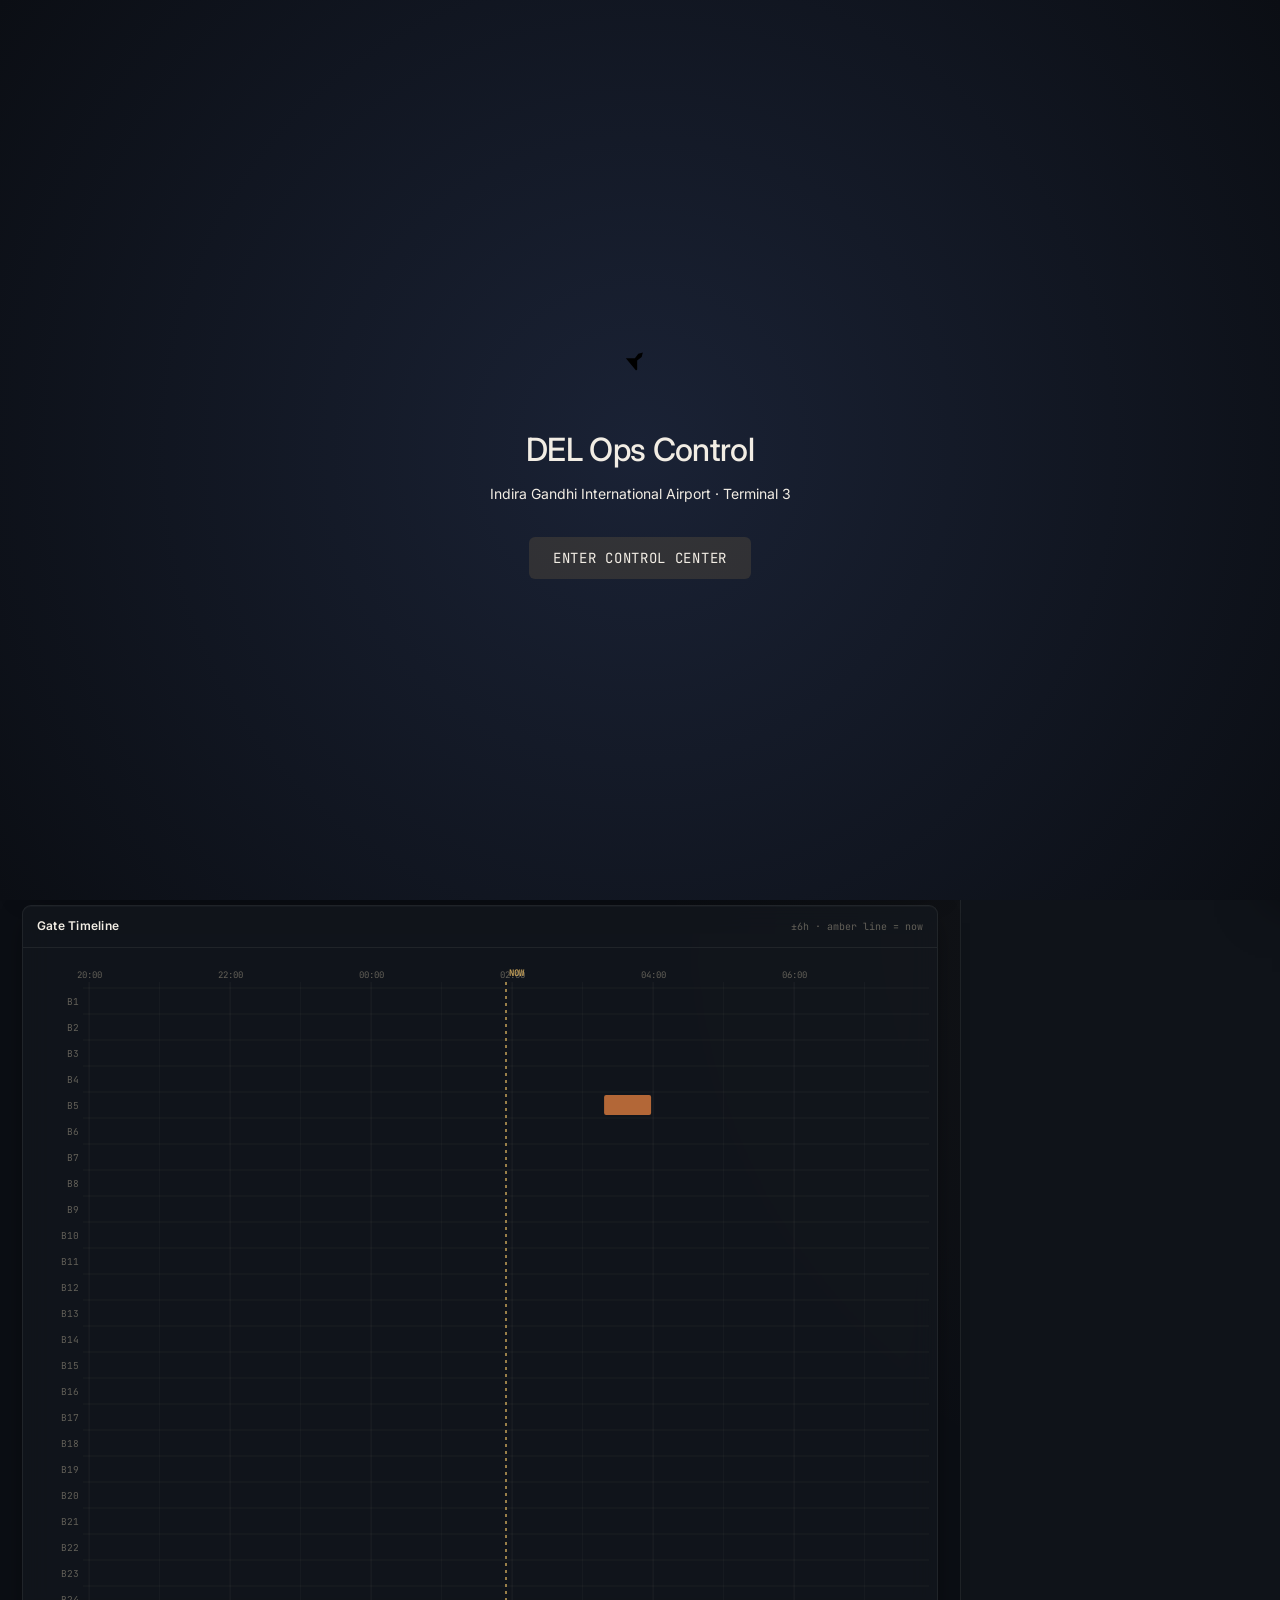
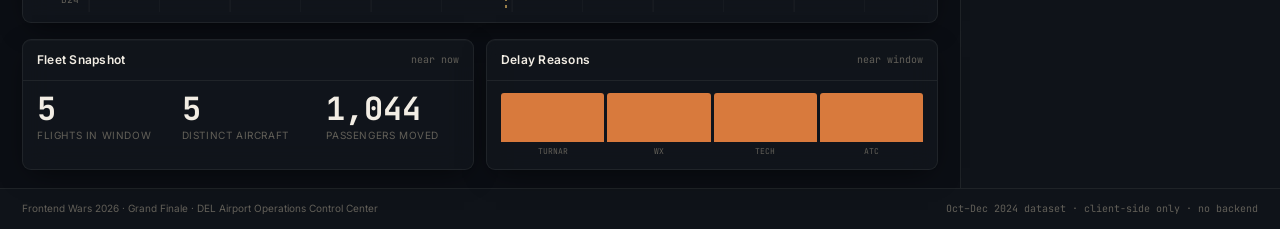
==== commit 7ba691d5: "feat: implement UI components (digital twin map, splash screen, split-flap board)" ====
--- a/index.html
+++ b/index.html
@@ -14,7 +14,26 @@
 </head>
 <body>
 
-<!-- Skip navigation for keyboard users (§11) -->
+<!-- Splash Screen / Pre-load (§3.1) -->
+<div id="splashScreen" class="splash-screen" role="dialog" aria-modal="true" aria-label="Welcome to DEL Ops">
+  <div class="splash-content">
+    <div class="splash-logo">
+      <svg viewBox="0 0 100 100" width="80" height="80" xmlns="http://www.w3.org/2000/svg">
+        <circle cx="50" cy="50" r="45" fill="none" stroke="var(--ink-mid)" stroke-width="2" opacity="0.3"/>
+        <circle cx="50" cy="50" r="30" fill="none" stroke="var(--ink-mid)" stroke-width="2" opacity="0.5"/>
+        <line x1="50" y1="5" x2="50" y2="95" stroke="var(--ink-mid)" opacity="0.5"/>
+        <line x1="5" y1="50" x2="95" y2="50" stroke="var(--ink-mid)" opacity="0.5"/>
+        <path d="M50 50 L85 15" stroke="var(--brand)" stroke-width="3" stroke-linecap="round">
+          <animateTransform attributeName="transform" type="rotate" from="0 50 50" to="360 50 50" dur="4s" repeatCount="indefinite"/>
+        </path>
+        <path d="M48 60 L50 40 L58 48 L65 47 L70 50 L65 53 L58 52 L50 60 Z" fill="var(--brand)" transform="rotate(-45 50 50) translate(-10, -5)"/>
+      </svg>
+    </div>
+    <h1 class="splash-title">DEL Ops Control</h1>
+    <p class="splash-subtitle">Indira Gandhi International Airport · Terminal 3</p>
+    <button class="splash-btn" id="btnEnterSplash">Enter Control Center</button>
+  </div>
+</div><!-- Skip navigation for keyboard users (§11) -->
 <a class="skip-link" href="#mainCol">Skip to main content</a>
 
 <!-- Toast container (§9.2) -->
@@ -42,7 +61,15 @@
   <!-- ===== Identity + Clock + Crisis button ===== -->
   <header class="topbar" role="banner">
     <div class="brand">
-      <div class="brand-mark" aria-hidden="true">DEL</div>
+      <div class="brand-mark" aria-hidden="true" style="padding: 4px; display: flex; align-items: center; justify-content: center; background: rgba(200, 162, 90, 0.1);">
+        <svg viewBox="0 0 100 100" width="24" height="24" xmlns="http://www.w3.org/2000/svg">
+          <circle cx="50" cy="50" r="45" fill="none" stroke="var(--brand)" stroke-width="6" opacity="0.4"/>
+          <path d="M50 50 L85 15" stroke="var(--brand)" stroke-width="8" stroke-linecap="round">
+            <animateTransform attributeName="transform" type="rotate" from="0 50 50" to="360 50 50" dur="4s" repeatCount="indefinite"/>
+          </path>
+          <path d="M48 60 L50 40 L58 48 L65 47 L70 50 L65 53 L58 52 L50 60 Z" fill="var(--brand)" transform="rotate(-45 50 50) translate(-10, -5)"/>
+        </svg>
+      </div>
       <div class="brand-text">
         <h1>Ops Control</h1>
         <p>Indira Gandhi Intl · Terminal 3</p>
--- a/styles.css
+++ b/styles.css
@@ -82,6 +82,32 @@
 }
 .skip-link:focus { top: 16px; }
 
+
+/* ══════════════════════════════════════════
+   SPLASH SCREEN
+══════════════════════════════════════════ */
+.splash-screen {
+  position: fixed; inset: 0; z-index: 9999;
+  background: radial-gradient(circle at center, #1a2235 0%, var(--bg) 100%);
+  display: flex; flex-direction: column; align-items: center; justify-content: center;
+  transition: opacity 0.6s ease, visibility 0.6s;
+}
+.splash-screen.hidden { opacity: 0; visibility: hidden; pointer-events: none; }
+.splash-content { text-align: center; animation: fadeUp 1s cubic-bezier(0.1, 0.9, 0.2, 1) forwards; }
+.splash-logo { margin-bottom: 24px; display: inline-flex; justify-content: center; }
+.splash-title { font-family: var(--font-disp); font-size: 32px; font-weight: 500; letter-spacing: -0.02em; color: var(--ink); margin: 0 0 8px 0; }
+.splash-subtitle { font-size: 14px; color: var(--ink-subtle); margin: 0 0 32px 0; }
+.splash-btn {
+  background: rgba(200, 162, 90, 0.15); border: 1px solid var(--brand); color: var(--brand);
+  padding: 12px 24px; font-size: 14px; border-radius: 6px; cursor: pointer;
+  transition: all 0.2s; font-family: var(--font-mono); text-transform: uppercase; letter-spacing: 0.05em;
+}
+.splash-btn:hover { background: var(--brand); color: #000; box-shadow: 0 0 20px rgba(200,162,90,0.4); }
+
+@keyframes fadeUp {
+  from { opacity: 0; transform: translateY(20px); }
+  to { opacity: 1; transform: translateY(0); }
+}
 
 /* ══════════════════════════════════════════
    TOPBAR
@@ -386,8 +412,10 @@
   aspect-ratio: 1; border-radius: 5px; border: 1px solid var(--panel-hair-strong);
   display: flex; align-items: center; justify-content: center;
   font-family: var(--font-mono); font-size: 9px; font-weight: 600; color: var(--ink-faint);
-  background: var(--panel-2); position: relative; cursor: default; transition: transform .08s;
-}
+  background: var(--panel-2); position: relative; cursor: default; transition: transform .08s, box-shadow .08s;
+}
+.gate-cell.interactive { cursor: pointer; }
+.gate-cell.interactive:hover { transform: scale(1.08); box-shadow: 0 4px 12px rgba(0,0,0,0.5); border-color: var(--ink-mid); z-index: 10; }
 .gate-cell[data-state="occupied"] { background: var(--sev-nominal-bg); border-color: rgba(122,165,94,.35); color: var(--sev-nominal); }
 .gate-cell[data-state="boarding"] { background: var(--sev-watch-bg); border-color: rgba(200,162,90,.35); color: var(--sev-watch); }
 .gate-cell[data-state="conflict"] { background: var(--sev-critical-bg); border-color: var(--sev-critical); color: var(--sev-critical); animation: conflictPulse 1.8s ease-in-out infinite; }
@@ -567,6 +595,38 @@
   transition: transform .28s cubic-bezier(.16,.82,.28,1), opacity .28s;
   pointer-events: auto;
 }
+.toast  .sf-char.flipped { transform: rotateX(-180deg); opacity: 0; }
+  
+  /* ── Map Route Flow Lines ── */
+  .route-line {
+    stroke-dasharray: 10 10;
+    animation: route-flow 2s linear infinite;
+    opacity: 0.6;
+  }
+  @keyframes route-flow {
+    from { stroke-dashoffset: 20; }
+    to { stroke-dashoffset: 0; }
+  }
+  .route-nominal { stroke: var(--sev-nominal); }
+  .route-watch { stroke: var(--sev-watch); opacity: 0.8; stroke-width: 3px; }
+  .route-alert { stroke: var(--sev-alert); opacity: 1; stroke-width: 4px; filter: drop-shadow(0 0 4px var(--sev-alert)); }
+  
+  .route-chip {
+    fill: rgba(20, 25, 32, 0.9);
+    stroke: rgba(255, 255, 255, 0.1);
+    stroke-width: 1px;
+    rx: 4px;
+  }
+  .route-chip-text {
+    fill: #fff;
+    font-size: 10px;
+    font-family: 'Inter', sans-serif;
+    font-weight: 500;
+  }
+  .route-chip-time {
+    fill: rgba(255, 255, 255, 0.6);
+    font-size: 9px;
+  }
 .toast.show { transform: translateX(0); opacity: 1; }
 .toast.hide { transform: translateX(calc(100% + 20px)); opacity: 0; }
 .toast.t-critical { border-left: 3px solid var(--sev-critical); }
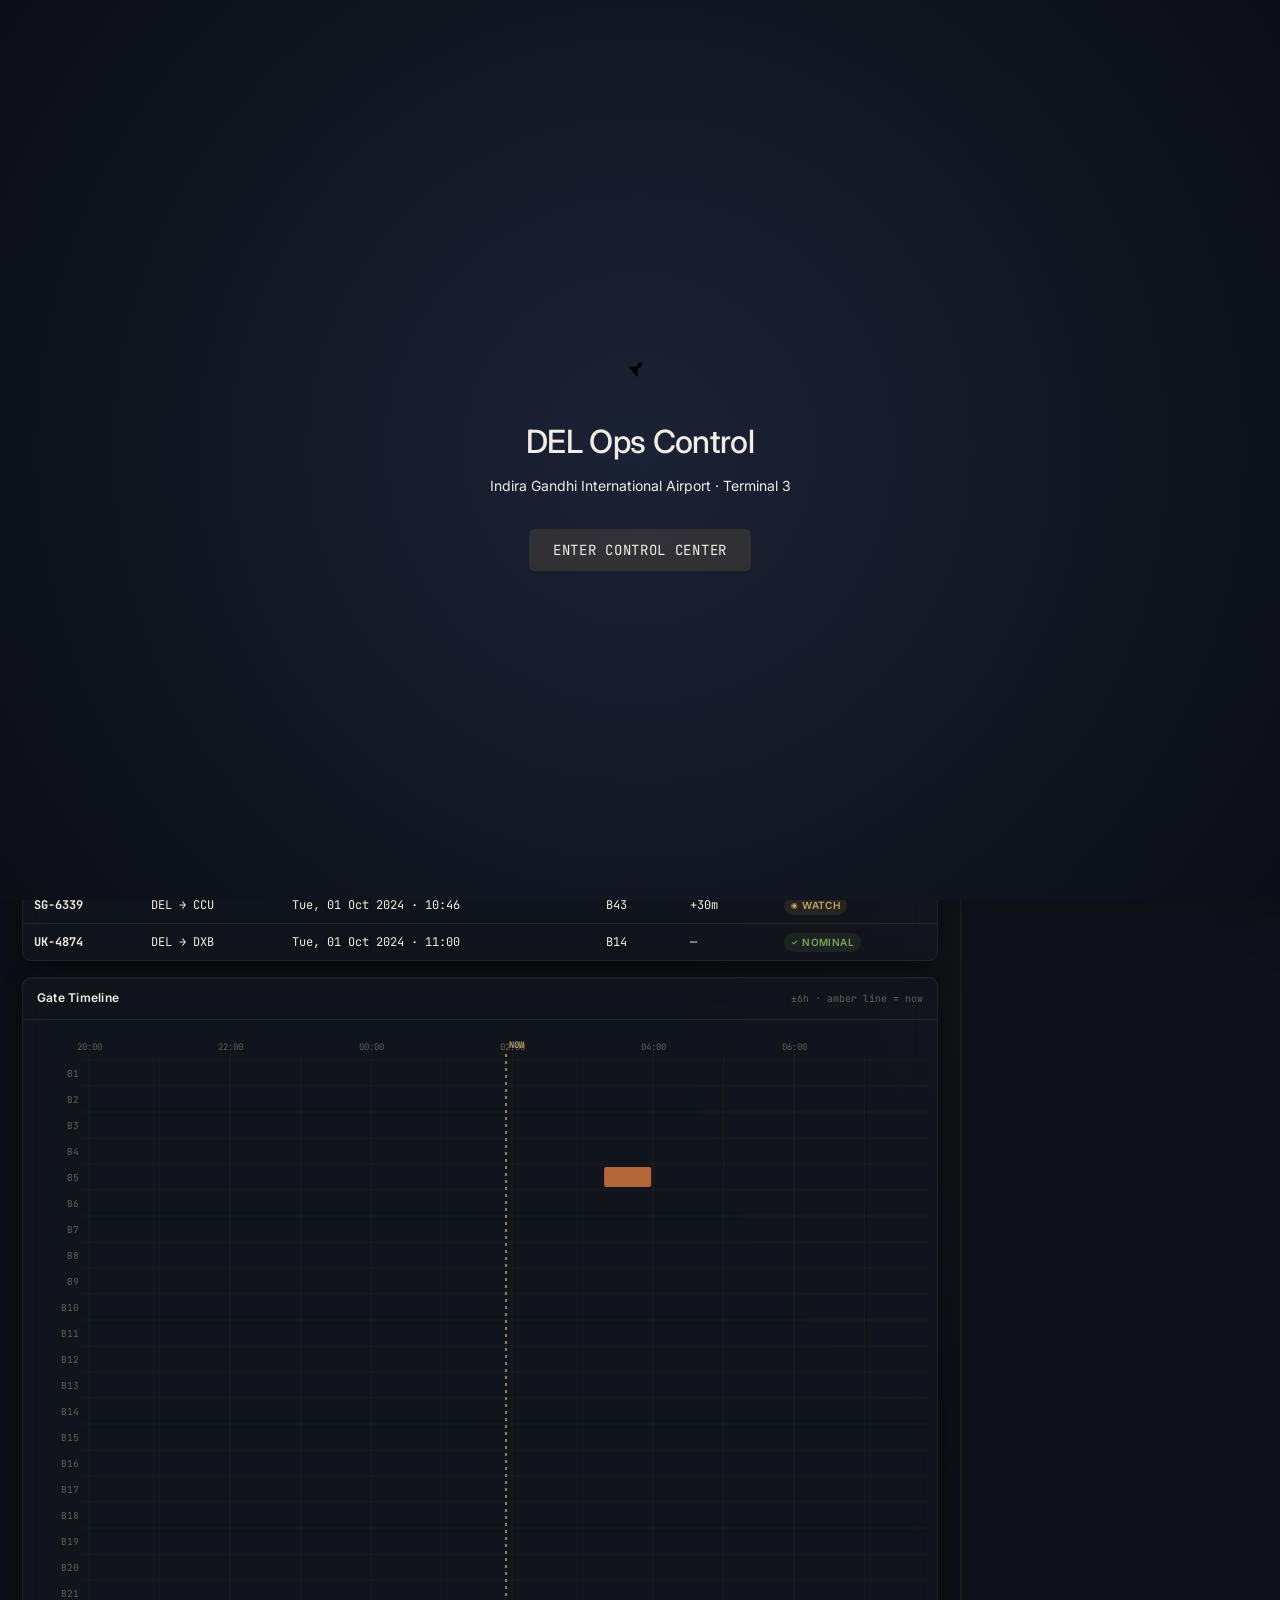
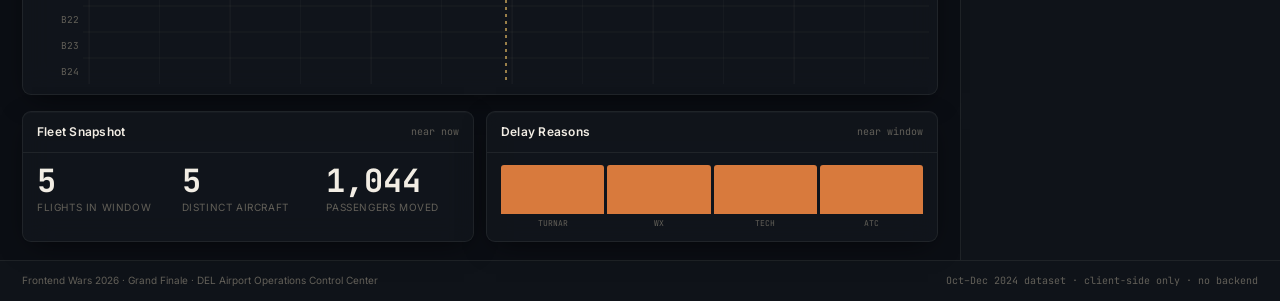
==== commit f19b544f: "fix(perf): reserve layout height to eliminate CLS" ====
--- a/index.html
+++ b/index.html
@@ -160,7 +160,7 @@
           role="list"
           aria-live="polite"
           aria-label="Active incidents ranked by severity"
-          style="max-height:340px;overflow-y:auto;"></div>
+          style="max-height:340px;overflow-y:auto;min-height:300px;"></div>
       </section>
 
       <!-- Gate Grid -->
--- a/styles.css
+++ b/styles.css
@@ -94,7 +94,7 @@
 }
 .splash-screen.hidden { opacity: 0; visibility: hidden; pointer-events: none; }
 .splash-content { text-align: center; animation: fadeUp 1s cubic-bezier(0.1, 0.9, 0.2, 1) forwards; }
-.splash-logo { margin-bottom: 24px; display: inline-flex; justify-content: center; }
+.splash-logo { margin-bottom: 24px; display: inline-flex; justify-content: center; width: 64px; height: 64px; }
 .splash-title { font-family: var(--font-disp); font-size: 32px; font-weight: 500; letter-spacing: -0.02em; color: var(--ink); margin: 0 0 8px 0; }
 .splash-subtitle { font-size: 14px; color: var(--ink-subtle); margin: 0 0 32px 0; }
 .splash-btn {
@@ -281,7 +281,7 @@
    WORKSPACE
 ══════════════════════════════════════════ */
 .workspace { display: grid; grid-template-columns: 1fr 320px; min-height: 0; }
-.main-col  { padding: 18px 22px; min-width: 0; }
+.main-col  { padding: 18px 22px; min-width: 0; min-height: 600px; display: flex; flex-direction: column; }
 .side-col  { border-left: 1px solid var(--panel-hair); padding: 16px 14px; background: var(--bg-1); display: flex; flex-direction: column; gap: 14px; min-height: 0; }
 
 
@@ -735,6 +735,7 @@
   gap: 2px;
   background: transparent;
   padding: 0;
+  min-height: 240px; /* Reserve space for rows */
 }
 .sf-row {
   display: flex;
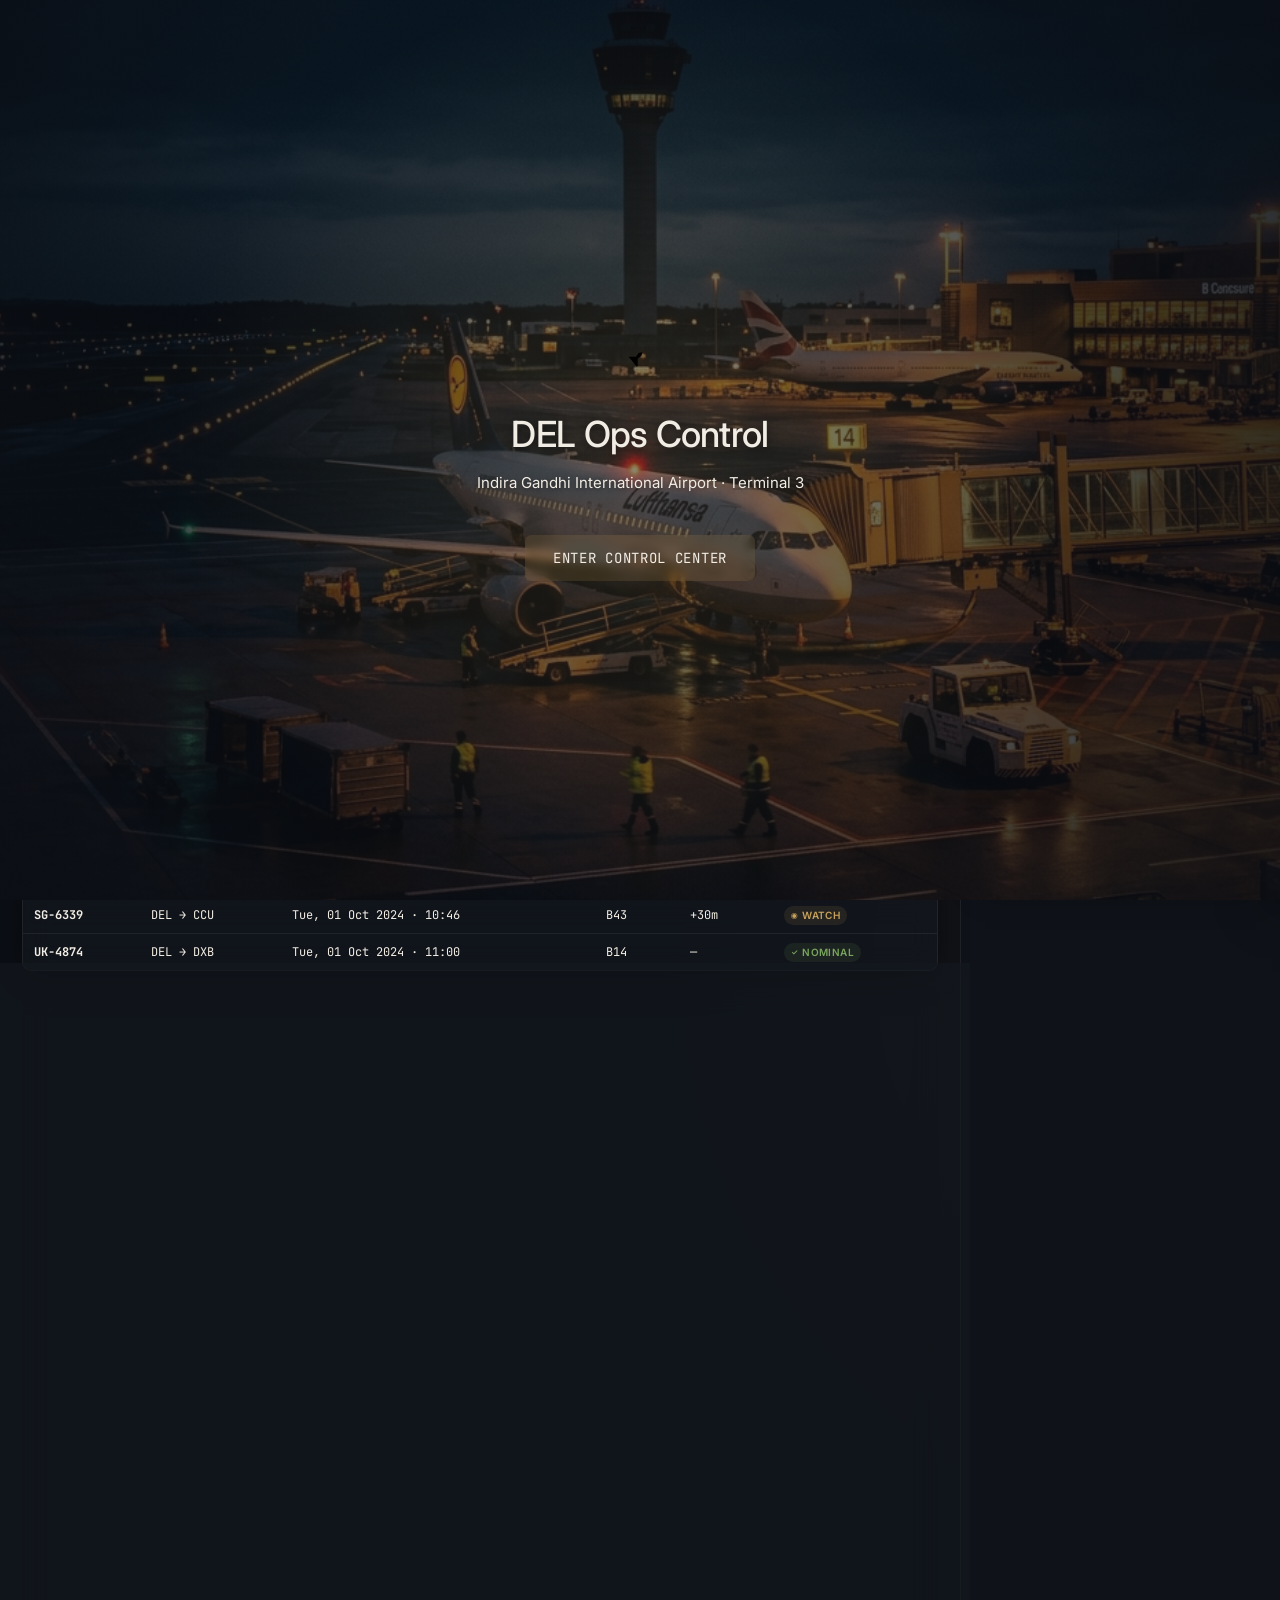
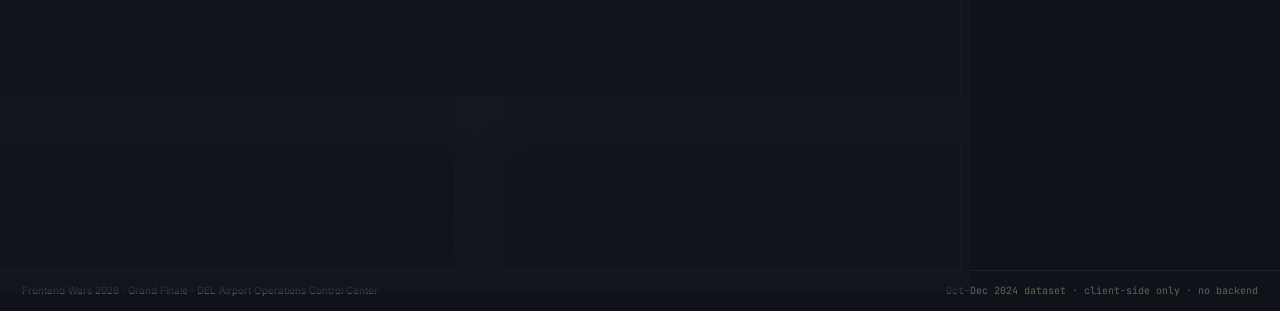
==== commit 79f1f7bc: "fix: resolve timeline data bug, overhaul digital twin piers, upgrade hero splash design, and optimiz" ====
--- a/index.html
+++ b/index.html
@@ -16,6 +16,8 @@
 
 <!-- Splash Screen / Pre-load (§3.1) -->
 <div id="splashScreen" class="splash-screen" role="dialog" aria-modal="true" aria-label="Welcome to DEL Ops">
+  <div class="splash-bg"></div>
+  <div class="splash-glow"></div>
   <div class="splash-content">
     <div class="splash-logo">
       <svg viewBox="0 0 100 100" width="80" height="80" xmlns="http://www.w3.org/2000/svg">
@@ -62,7 +64,7 @@
   <header class="topbar" role="banner">
     <div class="brand">
       <div class="brand-mark" aria-hidden="true" style="padding: 4px; display: flex; align-items: center; justify-content: center; background: rgba(200, 162, 90, 0.1);">
-        <svg viewBox="0 0 100 100" width="24" height="24" xmlns="http://www.w3.org/2000/svg">
+        <svg class="header-logo" viewBox="0 0 100 100" width="24" height="24" xmlns="http://www.w3.org/2000/svg" style="width: 24px; height: 24px;">
           <circle cx="50" cy="50" r="45" fill="none" stroke="var(--brand)" stroke-width="6" opacity="0.4"/>
           <path d="M50 50 L85 15" stroke="var(--brand)" stroke-width="8" stroke-linecap="round">
             <animateTransform attributeName="transform" type="rotate" from="0 50 50" to="360 50 50" dur="4s" repeatCount="indefinite"/>
--- a/styles.css
+++ b/styles.css
@@ -88,25 +88,65 @@
 ══════════════════════════════════════════ */
 .splash-screen {
   position: fixed; inset: 0; z-index: 9999;
-  background: radial-gradient(circle at center, #1a2235 0%, var(--bg) 100%);
   display: flex; flex-direction: column; align-items: center; justify-content: center;
-  transition: opacity 0.6s ease, visibility 0.6s;
+  transition: opacity 0.8s ease, visibility 0.8s;
+  overflow: hidden;
+  background: var(--bg);
+}
+.splash-bg {
+  position: absolute; inset: -5%; z-index: 1;
+  background: url('splash-bg.png') center center/cover no-repeat;
+  animation: kenBurns 25s ease-in-out infinite alternate;
+}
+/* Navy-to-transparent gradient overlay */
+.splash-bg::after {
+  content: "";
+  position: absolute; inset: 0;
+  background: radial-gradient(circle at center, rgba(11,14,20,0.5) 0%, rgba(11,14,20,0.95) 100%);
+}
+.splash-glow {
+  position: absolute; inset: 0; z-index: 2;
+  background: radial-gradient(circle at center, rgba(200,162,90,0.15) 0%, transparent 60%);
+  pointer-events: none;
 }
 .splash-screen.hidden { opacity: 0; visibility: hidden; pointer-events: none; }
-.splash-content { text-align: center; animation: fadeUp 1s cubic-bezier(0.1, 0.9, 0.2, 1) forwards; }
-.splash-logo { margin-bottom: 24px; display: inline-flex; justify-content: center; width: 64px; height: 64px; }
-.splash-title { font-family: var(--font-disp); font-size: 32px; font-weight: 500; letter-spacing: -0.02em; color: var(--ink); margin: 0 0 8px 0; }
-.splash-subtitle { font-size: 14px; color: var(--ink-subtle); margin: 0 0 32px 0; }
+
+.splash-content {
+  position: relative; z-index: 3; text-align: center;
+  display: flex; flex-direction: column; align-items: center;
+}
+.splash-logo {
+  margin-bottom: 24px; display: inline-flex; justify-content: center; width: 64px; height: 64px;
+  opacity: 0; animation: splashEntrance 1s cubic-bezier(0.1, 0.9, 0.2, 1) forwards;
+}
+.splash-title {
+  font-family: var(--font-disp); font-size: 36px; font-weight: 500; letter-spacing: -0.02em; 
+  color: var(--ink); margin: 0 0 8px 0; text-shadow: 0 2px 10px rgba(0,0,0,0.5);
+  opacity: 0; animation: splashEntrance 1s cubic-bezier(0.1, 0.9, 0.2, 1) 0.15s forwards;
+}
+.splash-subtitle {
+  font-size: 15px; color: var(--ink-subtle); margin: 0 0 40px 0; text-shadow: 0 1px 5px rgba(0,0,0,0.5);
+  opacity: 0; animation: splashEntrance 1s cubic-bezier(0.1, 0.9, 0.2, 1) 0.3s forwards;
+}
 .splash-btn {
   background: rgba(200, 162, 90, 0.15); border: 1px solid var(--brand); color: var(--brand);
-  padding: 12px 24px; font-size: 14px; border-radius: 6px; cursor: pointer;
-  transition: all 0.2s; font-family: var(--font-mono); text-transform: uppercase; letter-spacing: 0.05em;
-}
-.splash-btn:hover { background: var(--brand); color: #000; box-shadow: 0 0 20px rgba(200,162,90,0.4); }
-
-@keyframes fadeUp {
-  from { opacity: 0; transform: translateY(20px); }
+  padding: 14px 28px; font-size: 14px; border-radius: 6px; cursor: pointer;
+  transition: all 0.3s ease; font-family: var(--font-mono); text-transform: uppercase; letter-spacing: 0.05em;
+  opacity: 0; animation: splashEntrance 1s cubic-bezier(0.1, 0.9, 0.2, 1) 0.45s forwards;
+  backdrop-filter: blur(4px);
+}
+.splash-btn:hover {
+  background: var(--brand); color: #000; box-shadow: 0 0 25px rgba(200,162,90,0.5);
+  transform: translateY(-2px);
+}
+
+@keyframes splashEntrance {
+  from { opacity: 0; transform: translateY(30px); }
   to { opacity: 1; transform: translateY(0); }
+}
+@keyframes kenBurns {
+  0% { transform: scale(1); }
+  100% { transform: scale(1.05) translate(-1%, -1%); }
 }
 
 /* ══════════════════════════════════════════
@@ -288,7 +328,7 @@
 /* ══════════════════════════════════════════
    PANELS & COMPONENTS
 ══════════════════════════════════════════ */
-.panel { background: rgba(20, 25, 32, 0.65); backdrop-filter: blur(14px); -webkit-backdrop-filter: blur(14px); border: 1px solid var(--panel-hair); border-radius: var(--r); box-shadow: var(--shadow-panel); }
+.panel { background: rgba(20, 25, 32, 0.65); backdrop-filter: blur(14px); -webkit-backdrop-filter: blur(14px); border: 1px solid var(--panel-hair); border-radius: var(--r); box-shadow: var(--shadow-panel); min-height: 120px; }
 .panel-header { display: flex; align-items: center; justify-content: space-between; padding: 11px 14px; border-bottom: 1px solid var(--panel-hair); }
 .panel-header h2 { font-size: var(--t-sm); font-weight: 600; letter-spacing: .02em; }
 .panel-header .hint { font-size: var(--t-xs); color: var(--ink-faint); font-family: var(--font-mono); }
@@ -698,11 +738,16 @@
 }
 
 /* ══════════════════════════════════════════
-   DIGITAL TWIN (MAP)
-══════════════════════════════════════════ */
+   MAP / DIGITAL TWIN
+══════════════════════════════════════════ */
+.map-wrap {
+  aspect-ratio: 800 / 500;
+  min-height: 400px;
+  width: 100%;
+}
 .map-container {
-  width: 100%;
-  height: calc(100vh - 200px);
+  width: 100%; height: auto;
+  border-radius: var(--r);
   background: rgba(11, 14, 20, 0.4);
   backdrop-filter: blur(10px);
   border-radius: var(--r);
@@ -735,13 +780,16 @@
   gap: 2px;
   background: transparent;
   padding: 0;
-  min-height: 240px; /* Reserve space for rows */
+  min-height: 250px; /* Reserve space for rows */
 }
 .sf-row {
   display: flex;
-  gap: 3px;
+  gap: 12px;
   align-items: center;
   cursor: pointer;
+  padding: 4px;
+  border-radius: 4px;
+  border: 1px solid transparent;
 }
 .sf-row:hover .sf-char {
   border-color: rgba(255,255,255,0.15);
